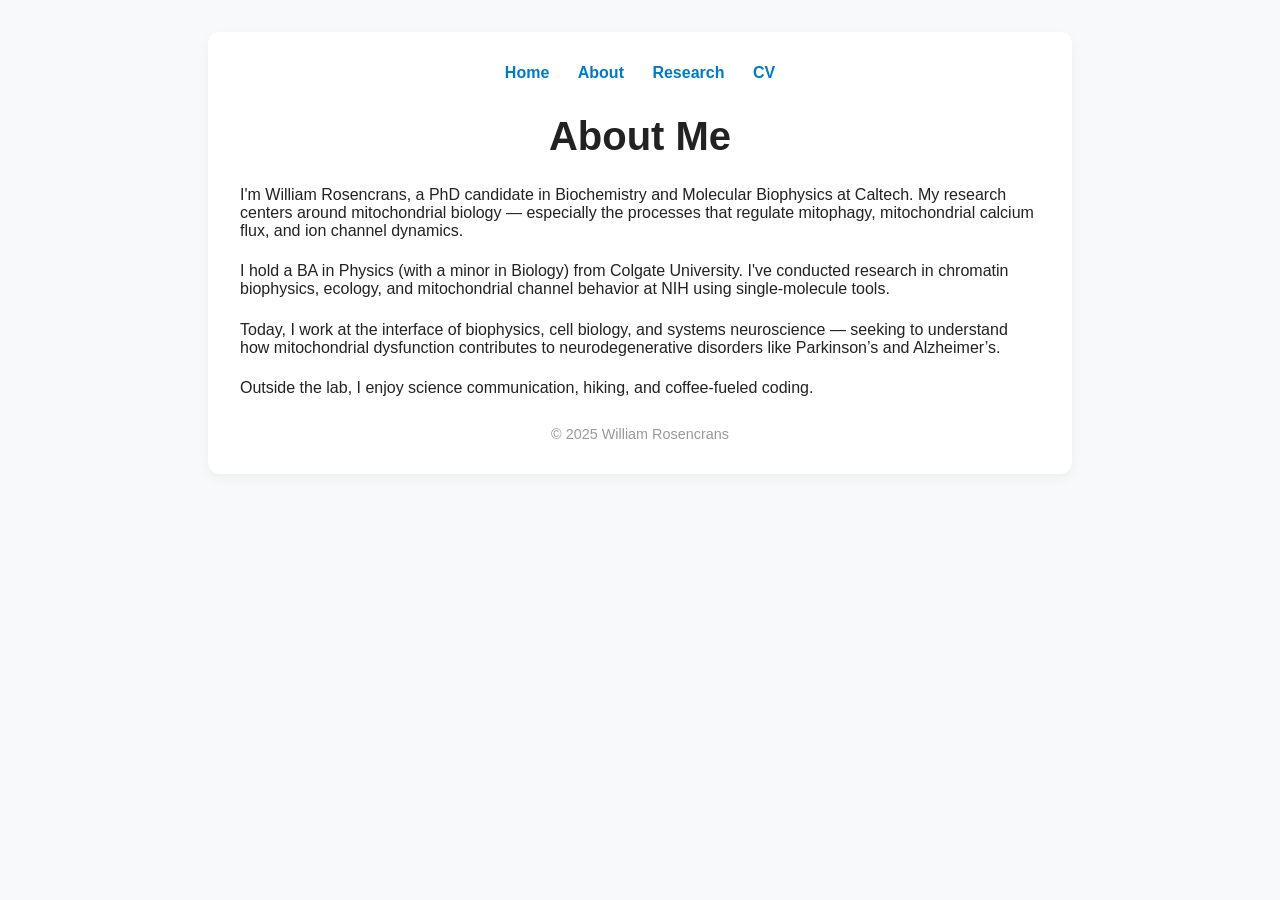
==== about.html @ 699da6c7 "Update about.html" ====
<!DOCTYPE html>
<html lang="en">
<head>
  <meta charset="UTF-8"/>
  <meta name="viewport" content="width=device-width, initial-scale=1.0"/>
  <title>About – William Rosencrans</title>
  <style>
    body {
      font-family: 'Segoe UI', sans-serif;
      background: #f7f9fb;
      color: #222;
      padding: 2em;
      margin: 0;
    }
    .container {
      max-width: 800px;
      margin: auto;
      background: #fff;
      padding: 2em;
      border-radius: 12px;
      box-shadow: 0 4px 12px rgba(0,0,0,0.05);
    }
    nav {
      text-align: center;
      margin-bottom: 2em;
    }
    nav a {
      margin: 0 12px;
      text-decoration: none;
      color: #007acc;
      font-weight: bold;
    }
    h1 {
      font-size: 2.5em;
      text-align: center;
    }
    p { margin-bottom: 1.4em; }
    .footer {
      text-align: center;
      font-size: 0.9em;
      margin-top: 2em;
      color: #999;
    }
  </style>
</head>
<body>

  <div class="container">
    <nav>
      <a href="index.html">Home</a>
      <a href="about.html">About</a>
      <a href="research.html">Research</a>
      <a href="cv.html">CV</a>
    </nav>

    <h1>About Me</h1>
    <p>
      I'm William Rosencrans, a PhD candidate in Biochemistry and Molecular Biophysics at Caltech. My research centers around mitochondrial biology — especially the processes that regulate mitophagy, mitochondrial calcium flux, and ion channel dynamics.
    </p>
    <p>
      I hold a BA in Physics (with a minor in Biology) from Colgate University. I've conducted research in chromatin biophysics, ecology, and mitochondrial channel behavior at NIH using single-molecule tools.
    </p>
    <p>
      Today, I work at the interface of biophysics, cell biology, and systems neuroscience — seeking to understand how mitochondrial dysfunction contributes to neurodegenerative disorders like Parkinson’s and Alzheimer’s.
    </p>
    <p>
      Outside the lab, I enjoy science communication, hiking, and coffee-fueled coding.
    </p>

    <div class="footer">© 2025 William Rosencrans</div>
  </div>

</body>
</html>
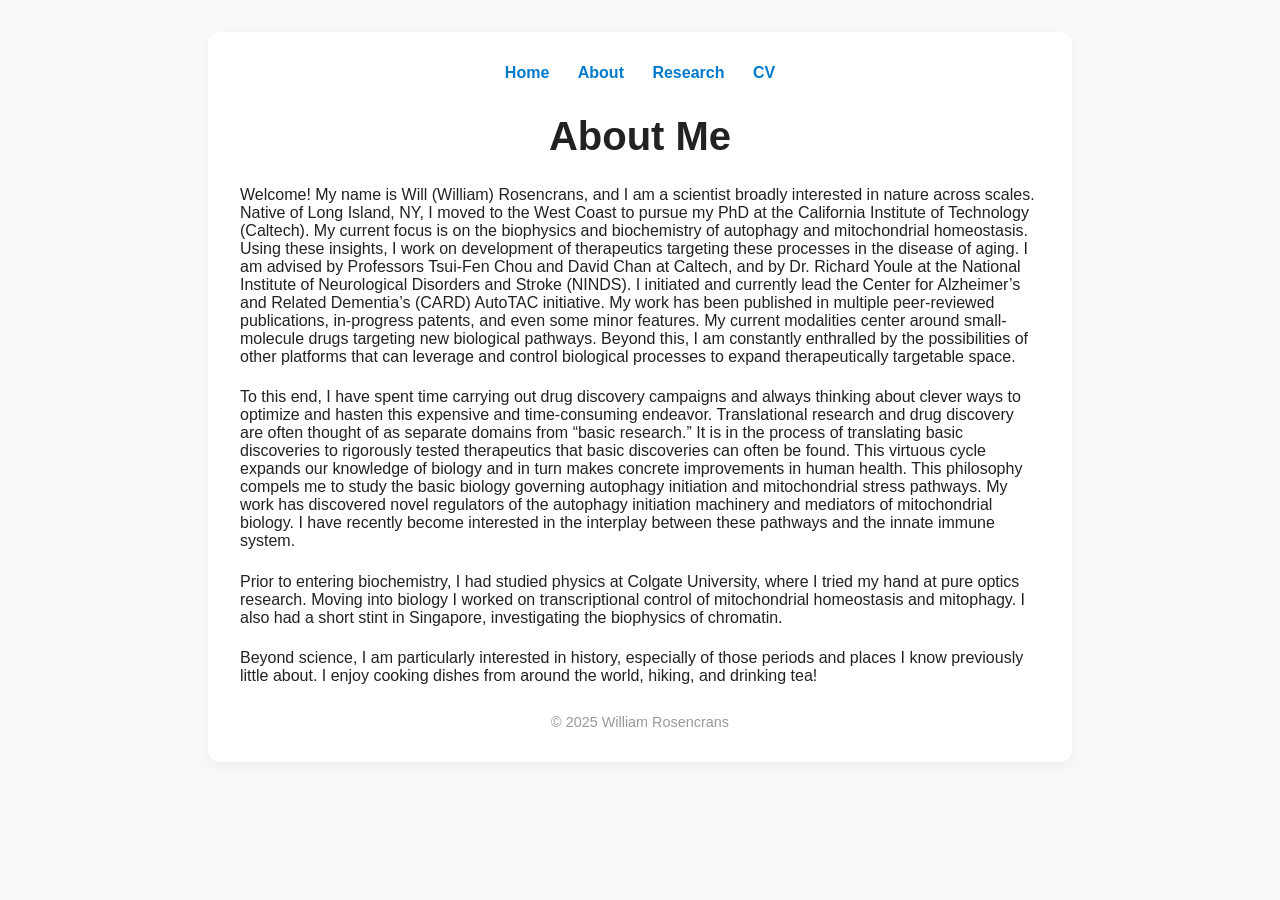
==== commit 5d462b46: "Update about.html" ====
--- a/about.html
+++ b/about.html
@@ -55,18 +55,18 @@
 
     <h1>About Me</h1>
     <p>
-      I'm William Rosencrans, a PhD candidate in Biochemistry and Molecular Biophysics at Caltech. My research centers around mitochondrial biology — especially the processes that regulate mitophagy, mitochondrial calcium flux, and ion channel dynamics.
-    </p>
-    <p>
-      I hold a BA in Physics (with a minor in Biology) from Colgate University. I've conducted research in chromatin biophysics, ecology, and mitochondrial channel behavior at NIH using single-molecule tools.
-    </p>
-    <p>
-      Today, I work at the interface of biophysics, cell biology, and systems neuroscience — seeking to understand how mitochondrial dysfunction contributes to neurodegenerative disorders like Parkinson’s and Alzheimer’s.
-    </p>
-    <p>
-      Outside the lab, I enjoy science communication, hiking, and coffee-fueled coding.
-    </p>
+     Welcome! 
 
+    My name is Will (William) Rosencrans, and I am a scientist broadly interested in nature across scales.  Native of Long Island, NY, I moved to the West Coast to pursue my PhD at the California Institute of Technology (Caltech). My current focus is on the biophysics and biochemistry of autophagy and mitochondrial homeostasis. Using these insights, I work on development of therapeutics targeting these processes in the disease of aging.
+      I am advised by Professors Tsui-Fen Chou and David Chan at Caltech, and by Dr. Richard Youle at the National Institute of Neurological Disorders and Stroke (NINDS). I initiated and currently lead the Center for Alzheimer’s and Related Dementia’s (CARD) AutoTAC initiative. My work has been published in multiple peer-reviewed publications, in-progress patents, and even some minor features. My current modalities center around small-molecule drugs targeting new biological pathways. 
+      Beyond this, I am constantly enthralled by the possibilities of other platforms that can leverage and control biological processes to expand therapeutically targetable space. 
+  <p>
+    To this end, I have spent time carrying out drug discovery campaigns and always thinking about clever ways to optimize and hasten this expensive and time-consuming endeavor.  
+       Translational research and drug discovery are often thought of as separate domains from “basic research.” It is in the process of translating basic discoveries to rigorously tested therapeutics that basic discoveries can often be found. This virtuous cycle expands our knowledge of biology and in turn makes concrete improvements in human health. This philosophy compels me to study the basic biology governing autophagy initiation and mitochondrial stress pathways. My work has discovered novel regulators of the autophagy initiation machinery and mediators of mitochondrial biology. I have recently become interested in the interplay between these pathways and the innate immune system.  
+
+    <p>  Prior to entering biochemistry, I had studied physics at Colgate University, where I tried my hand at pure optics research. Moving into biology I worked on transcriptional control of mitochondrial homeostasis and mitophagy. I also had a short stint in Singapore, investigating the biophysics of chromatin.  
+
+ <p> Beyond science, I am particularly interested in history, especially of those periods and places I know previously little about. I enjoy cooking dishes from around the world, hiking, and drinking tea! 
     <div class="footer">© 2025 William Rosencrans</div>
   </div>
 
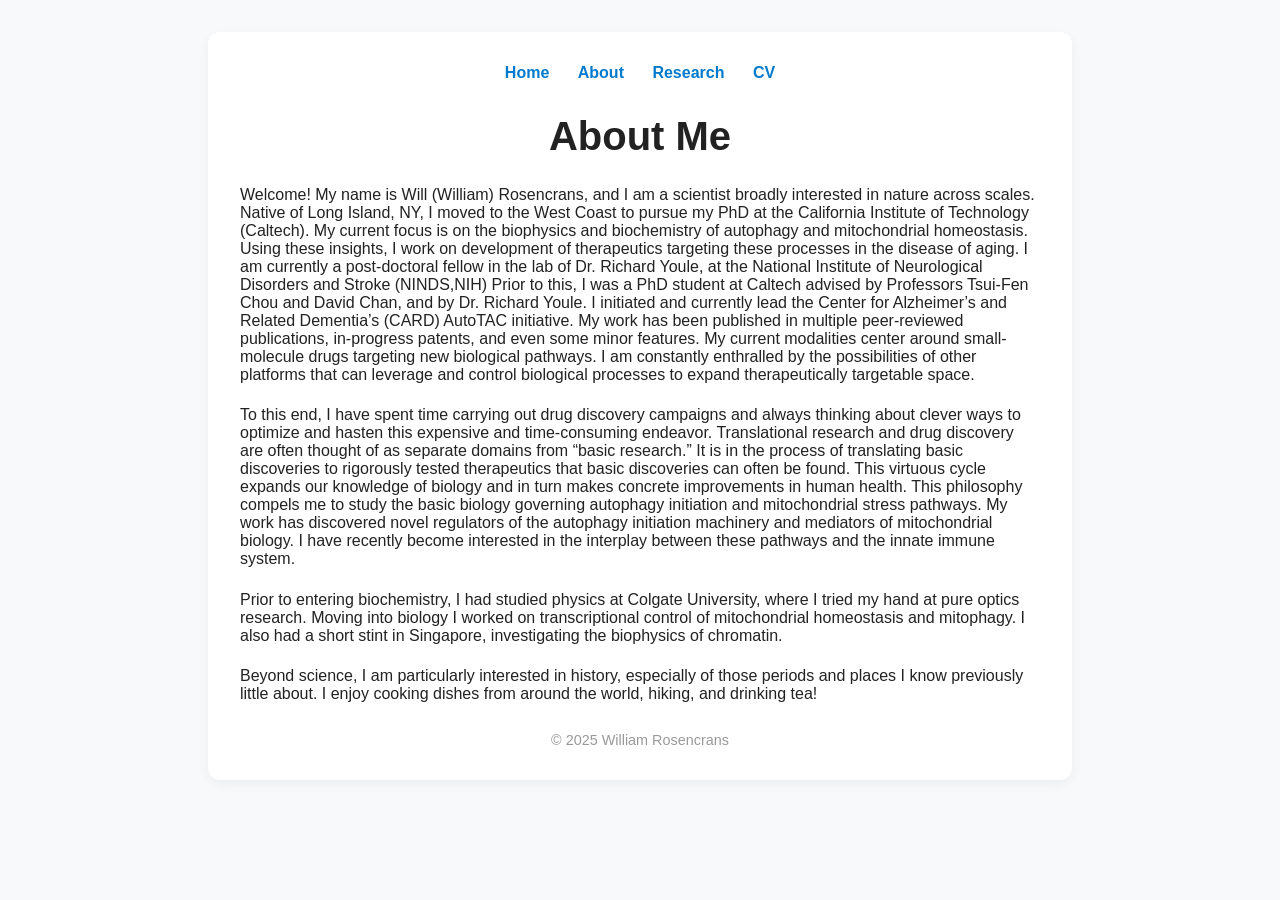
==== commit d93c6586: "about.html" ====
--- a/about.html
+++ b/about.html
@@ -55,11 +55,11 @@
 
     <h1>About Me</h1>
     <p>
-     Welcome! 
+Welcome! 
 
-    My name is Will (William) Rosencrans, and I am a scientist broadly interested in nature across scales.  Native of Long Island, NY, I moved to the West Coast to pursue my PhD at the California Institute of Technology (Caltech). My current focus is on the biophysics and biochemistry of autophagy and mitochondrial homeostasis. Using these insights, I work on development of therapeutics targeting these processes in the disease of aging.
-      I am advised by Professors Tsui-Fen Chou and David Chan at Caltech, and by Dr. Richard Youle at the National Institute of Neurological Disorders and Stroke (NINDS). I initiated and currently lead the Center for Alzheimer’s and Related Dementia’s (CARD) AutoTAC initiative. My work has been published in multiple peer-reviewed publications, in-progress patents, and even some minor features. My current modalities center around small-molecule drugs targeting new biological pathways. 
-      Beyond this, I am constantly enthralled by the possibilities of other platforms that can leverage and control biological processes to expand therapeutically targetable space. 
+    My name is Will (William) Rosencrans, and I am a scientist broadly interested in nature across scales.  Native of Long Island, NY, I moved to the West Coast to pursue my PhD at the California Institute of Technology (Caltech). My current focus is on the biophysics and biochemistry of autophagy and mitochondrial homeostasis. Using these insights, I work on development of therapeutics targeting these processes in the disease of aging. I am currently a post-doctoral fellow in the lab of Dr. Richard Youle, at the National Institute of Neurological Disorders and Stroke (NINDS,NIH)
+      Prior to this, I was a PhD student at Caltech advised by Professors Tsui-Fen Chou and David Chan, and by Dr. Richard Youle. I initiated and currently lead the Center for Alzheimer’s and Related Dementia’s (CARD) AutoTAC initiative. My work has been published in multiple peer-reviewed publications, in-progress patents, and even some minor features. My current modalities center around small-molecule drugs targeting new biological pathways. 
+       I am constantly enthralled by the possibilities of other platforms that can leverage and control biological processes to expand therapeutically targetable space. 
   <p>
     To this end, I have spent time carrying out drug discovery campaigns and always thinking about clever ways to optimize and hasten this expensive and time-consuming endeavor.  
        Translational research and drug discovery are often thought of as separate domains from “basic research.” It is in the process of translating basic discoveries to rigorously tested therapeutics that basic discoveries can often be found. This virtuous cycle expands our knowledge of biology and in turn makes concrete improvements in human health. This philosophy compels me to study the basic biology governing autophagy initiation and mitochondrial stress pathways. My work has discovered novel regulators of the autophagy initiation machinery and mediators of mitochondrial biology. I have recently become interested in the interplay between these pathways and the innate immune system.  
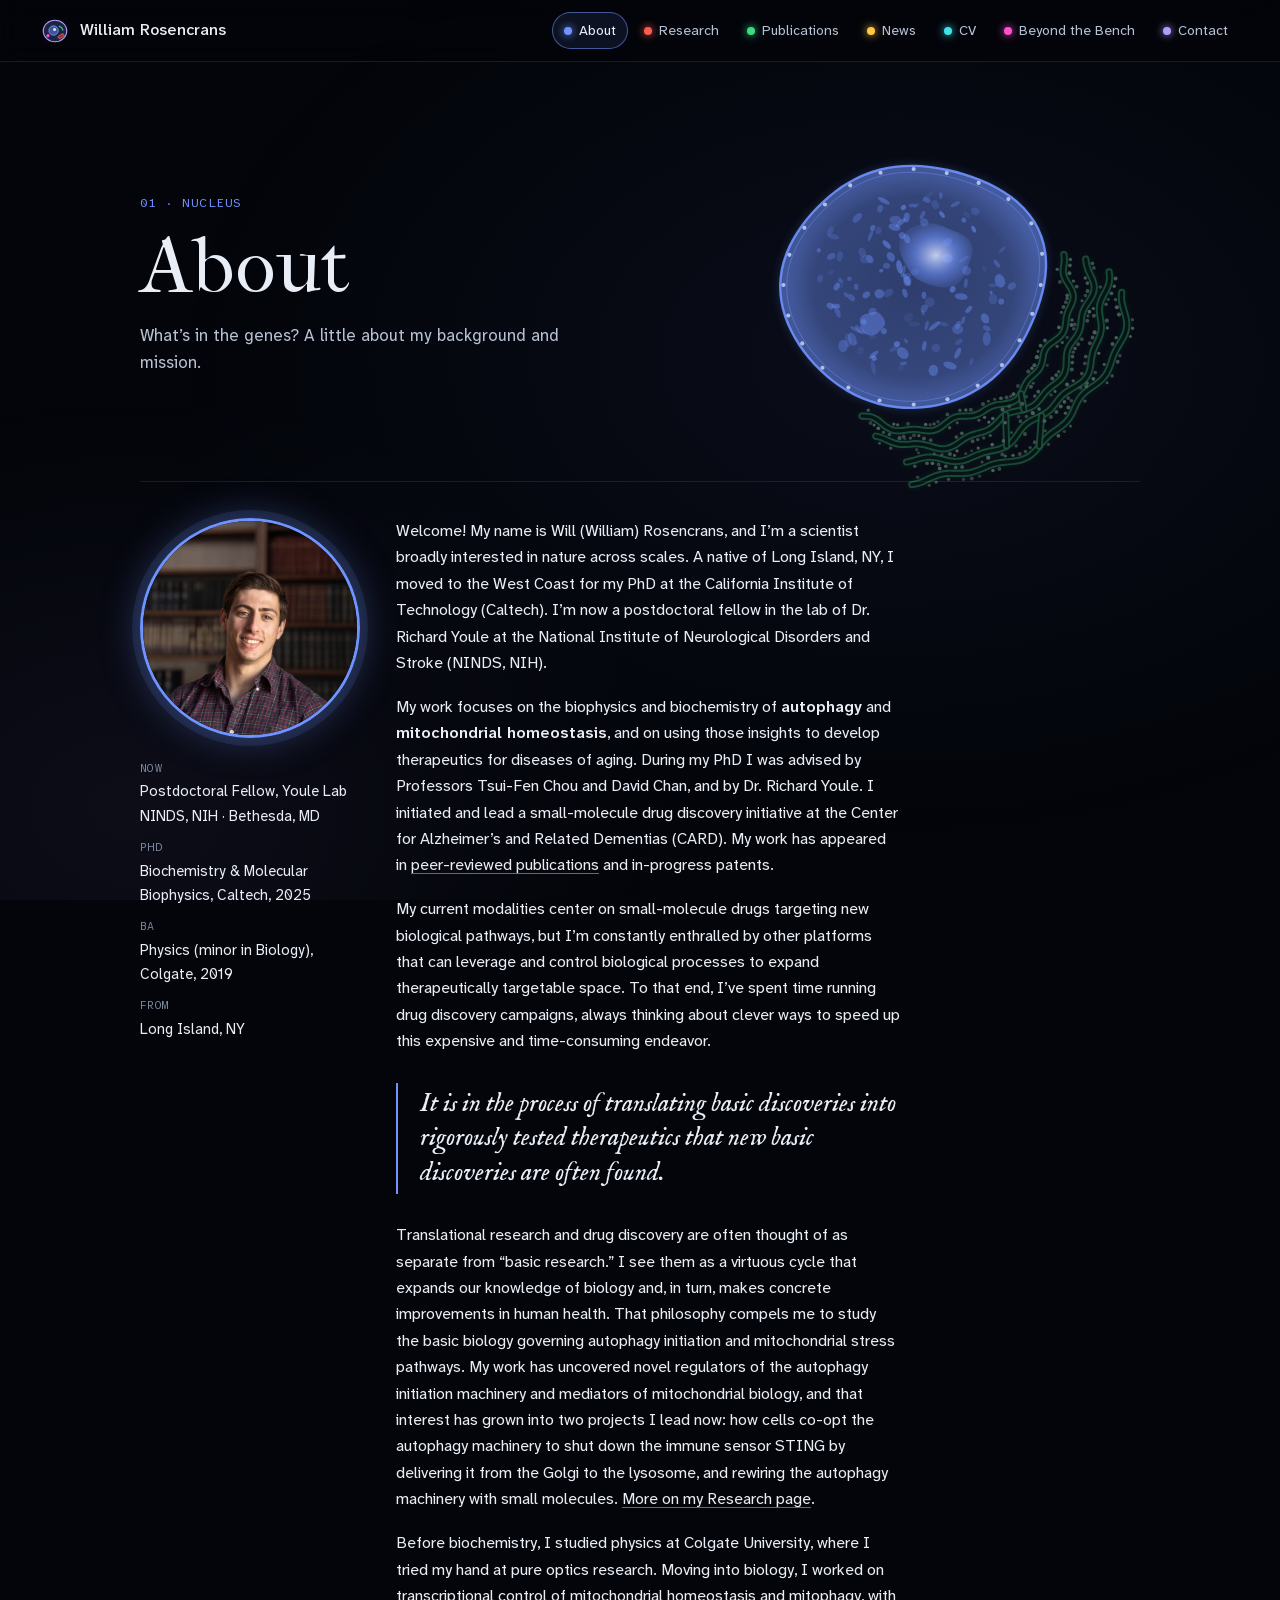
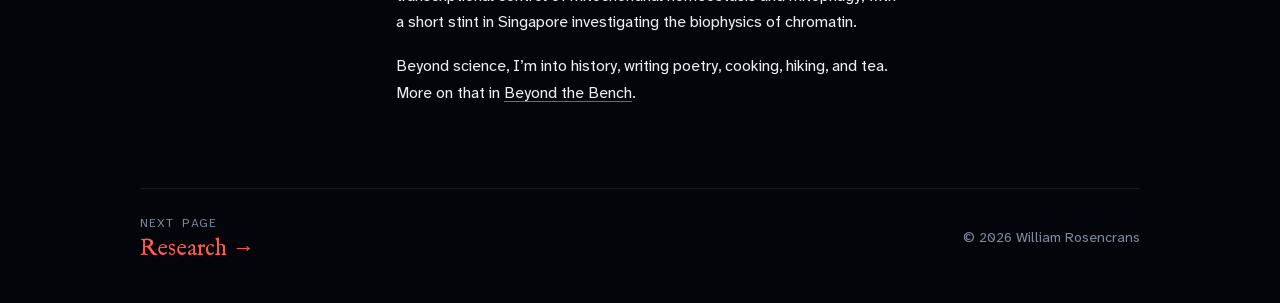
==== commit 6db54ccf: "Redesign site as an interactive mammalian cell Each organelle is a page: About, Research, Publicatio" ====
--- a/about.html
+++ b/about.html
@@ -1,74 +1,64 @@
-<!DOCTYPE html>
-<html lang="en">
-<head>
-  <meta charset="UTF-8"/>
-  <meta name="viewport" content="width=device-width, initial-scale=1.0"/>
-  <title>About – William Rosencrans</title>
-  <style>
-    body {
-      font-family: 'Segoe UI', sans-serif;
-      background: #f7f9fb;
-      color: #222;
-      padding: 2em;
-      margin: 0;
-    }
-    .container {
-      max-width: 800px;
-      margin: auto;
-      background: #fff;
-      padding: 2em;
-      border-radius: 12px;
-      box-shadow: 0 4px 12px rgba(0,0,0,0.05);
-    }
-    nav {
-      text-align: center;
-      margin-bottom: 2em;
-    }
-    nav a {
-      margin: 0 12px;
-      text-decoration: none;
-      color: #007acc;
-      font-weight: bold;
-    }
-    h1 {
-      font-size: 2.5em;
-      text-align: center;
-    }
-    p { margin-bottom: 1.4em; }
-    .footer {
-      text-align: center;
-      font-size: 0.9em;
-      margin-top: 2em;
-      color: #999;
-    }
-  </style>
-</head>
-<body>
-
-  <div class="container">
-    <nav>
-      <a href="index.html">Home</a>
-      <a href="about.html">About</a>
-      <a href="research.html">Research</a>
-      <a href="cv.html">CV</a>
-    </nav>
-
-    <h1>About Me</h1>
-    <p>
-Welcome! 
-
-    My name is Will (William) Rosencrans, and I am a scientist broadly interested in nature across scales.  Native of Long Island, NY, I moved to the West Coast to pursue my PhD at the California Institute of Technology (Caltech). My current focus is on the biophysics and biochemistry of autophagy and mitochondrial homeostasis. Using these insights, I work on development of therapeutics targeting these processes in the disease of aging. I am currently a post-doctoral fellow in the lab of Dr. Richard Youle, at the National Institute of Neurological Disorders and Stroke (NINDS,NIH)
-      Prior to this, I was a PhD student at Caltech advised by Professors Tsui-Fen Chou and David Chan, and by Dr. Richard Youle. I initiated and currently lead the Center for Alzheimer’s and Related Dementia’s (CARD) AutoTAC initiative. My work has been published in multiple peer-reviewed publications, in-progress patents, and even some minor features. My current modalities center around small-molecule drugs targeting new biological pathways. 
-       I am constantly enthralled by the possibilities of other platforms that can leverage and control biological processes to expand therapeutically targetable space. 
-  <p>
-    To this end, I have spent time carrying out drug discovery campaigns and always thinking about clever ways to optimize and hasten this expensive and time-consuming endeavor.  
-       Translational research and drug discovery are often thought of as separate domains from “basic research.” It is in the process of translating basic discoveries to rigorously tested therapeutics that basic discoveries can often be found. This virtuous cycle expands our knowledge of biology and in turn makes concrete improvements in human health. This philosophy compels me to study the basic biology governing autophagy initiation and mitochondrial stress pathways. My work has discovered novel regulators of the autophagy initiation machinery and mediators of mitochondrial biology. I have recently become interested in the interplay between these pathways and the innate immune system.  
-
-    <p>  Prior to entering biochemistry, I had studied physics at Colgate University, where I tried my hand at pure optics research. Moving into biology I worked on transcriptional control of mitochondrial homeostasis and mitophagy. I also had a short stint in Singapore, investigating the biophysics of chromatin.  
-
- <p> Beyond science, I am particularly interested in history, especially of those periods and places I know previously little about. I enjoy cooking dishes from around the world, hiking, and drinking tea! 
-    <div class="footer">© 2025 William Rosencrans</div>
-  </div>
-
-</body>
-</html>
+<!DOCTYPE html>
+<html lang="en">
+<head>
+  <meta charset="UTF-8">
+  <meta name="viewport" content="width=device-width, initial-scale=1, viewport-fit=cover">
+  <title>About · William Rosencrans</title>
+  <meta name="description" content="About William Rosencrans: scientist studying autophagy, mitochondrial homeostasis, and drug discovery for neurodegenerative disease.">
+  <meta name="theme-color" content="#03050a">
+  <link rel="icon" href="assets/favicon.svg" type="image/svg+xml">
+  <link rel="preload" href="assets/fonts/fell-canon.woff2" as="font" type="font/woff2" crossorigin>
+  <link rel="preload" href="assets/fonts/atkinson-next.woff2" as="font" type="font/woff2" crossorigin>
+  <link rel="stylesheet" href="assets/style.css">
+</head>
+<body class="page" data-org="nucleus" style="--c:var(--nuc)">
+  <header class="topbar">
+    <a class="home-link" href="index.html" aria-label="Back to the cell"><img src="assets/favicon.svg" alt="" width="30" height="30"><span>William Rosencrans</span></a>
+    <nav class="onav" data-organelle-nav aria-label="Organelles"><a href="index.html">← Back to the cell</a></nav>
+  </header>
+
+  <main class="sheet">
+    <section class="hero">
+      <div>
+        <p class="kicker mono">01 · Nucleus</p>
+        <h1>About</h1>
+        <p class="fn">What’s in the genes? A little about my background and mission.</p>
+      </div>
+      <svg class="hero-art" data-art="nucleus" aria-hidden="true"></svg>
+    </section>
+
+    <article class="content">
+      <div class="about-grid">
+        <aside>
+          <figure class="portrait"><img src="assets/william.jpg" alt="Portrait of William Rosencrans" width="532" height="800"></figure>
+          <ul class="facts">
+            <li><span class="mono">Now</span>Postdoctoral Fellow, Youle Lab<br>NINDS, NIH · Bethesda, MD</li>
+            <li><span class="mono">PhD</span>Biochemistry &amp; Molecular Biophysics, Caltech, 2025</li>
+            <li><span class="mono">BA</span>Physics (minor in Biology), Colgate, 2019</li>
+            <li><span class="mono">From</span>Long Island, NY</li>
+          </ul>
+        </aside>
+        <div>
+          <p>Welcome! My name is Will (William) Rosencrans, and I’m a scientist broadly interested in nature across scales. A native of Long Island, NY, I moved to the West Coast for my PhD at the California Institute of Technology (Caltech). I’m now a postdoctoral fellow in the lab of Dr. Richard Youle at the National Institute of Neurological Disorders and Stroke (NINDS, NIH).</p>
+          <p>My work focuses on the biophysics and biochemistry of <strong>autophagy</strong> and <strong>mitochondrial homeostasis</strong>, and on using those insights to develop therapeutics for diseases of aging. During my PhD I was advised by Professors Tsui-Fen Chou and David Chan, and by Dr. Richard Youle. I initiated and lead a small-molecule drug discovery initiative at the Center for Alzheimer’s and Related Dementias (CARD). My work has appeared in <a href="publications.html">peer-reviewed publications</a> and in-progress patents.</p>
+          <p>My current modalities center on small-molecule drugs targeting new biological pathways, but I’m constantly enthralled by other platforms that can leverage and control biological processes to expand therapeutically targetable space. To that end, I’ve spent time running drug discovery campaigns, always thinking about clever ways to speed up this expensive and time-consuming endeavor.</p>
+
+          <blockquote class="pull">It is in the process of translating basic discoveries into rigorously tested therapeutics that new basic discoveries are often found.</blockquote>
+
+          <p>Translational research and drug discovery are often thought of as separate from “basic research.” I see them as a virtuous cycle that expands our knowledge of biology and, in turn, makes concrete improvements in human health. That philosophy compels me to study the basic biology governing autophagy initiation and mitochondrial stress pathways. My work has uncovered novel regulators of the autophagy initiation machinery and mediators of mitochondrial biology, and that interest has grown into two projects I lead now: how cells co-opt the autophagy machinery to shut down the immune sensor STING by delivering it from the Golgi to the lysosome, and rewiring the autophagy machinery with small molecules. <a href="research.html">More on my Research page</a>.</p>
+          <p>Before biochemistry, I studied physics at Colgate University, where I tried my hand at pure optics research. Moving into biology, I worked on transcriptional control of mitochondrial homeostasis and mitophagy, with a short stint in Singapore investigating the biophysics of chromatin.</p>
+          <p>Beyond science, I’m into history, writing poetry, cooking, hiking, and tea. More on that in <a href="life.html">Beyond the Bench</a>.</p>
+        </div>
+      </div>
+    </article>
+
+    <footer class="foot">
+      <a data-next href="index.html">← Back to the cell</a>
+      <span>© 2026 William Rosencrans</span>
+    </footer>
+  </main>
+
+  <script src="assets/cell.js"></script>
+  <script src="assets/site.js"></script>
+</body>
+</html>
--- a/assets/style.css
+++ b/assets/style.css
@@ -0,0 +1,310 @@
+/* ===== type =====
+   IM Fell: revivals of the 17th-century Fell types (Oxford), cut in the same decades
+   Robert Hooke named the "cell" in Micrographia (1665). Display + text sizes.
+   Atkinson Hyperlegible Next / Mono: Braille Institute's legibility-first family,
+   for reading text and the microscope read-outs. All self-hosted, SIL OFL. */
+@font-face { font-family: 'Fell Canon'; src: url(fonts/fell-canon.woff2) format('woff2'); font-weight: 400; font-style: normal; font-display: swap; }
+@font-face { font-family: 'Fell Canon'; src: url(fonts/fell-canon-italic.woff2) format('woff2'); font-weight: 400; font-style: italic; font-display: swap; }
+@font-face { font-family: 'Fell English'; src: url(fonts/fell-english.woff2) format('woff2'); font-weight: 400; font-style: normal; font-display: swap; }
+@font-face { font-family: 'Fell English'; src: url(fonts/fell-english-italic.woff2) format('woff2'); font-weight: 400; font-style: italic; font-display: swap; }
+@font-face { font-family: 'Atkinson Next'; src: url(fonts/atkinson-next.woff2) format('woff2'); font-weight: 200 800; font-style: normal; font-display: swap; }
+@font-face { font-family: 'Atkinson Next'; src: url(fonts/atkinson-next-italic.woff2) format('woff2'); font-weight: 200 800; font-style: italic; font-display: swap; }
+@font-face { font-family: 'Atkinson Mono'; src: url(fonts/atkinson-mono.woff2) format('woff2'); font-weight: 200 800; font-style: normal; font-display: swap; }
+
+/* ===== tokens ===== */
+:root {
+  color-scheme: dark;
+  --bg: #03050a;
+  --bg-2: #080c16;
+  --panel: rgba(255, 255, 255, 0.035);
+  --panel-2: rgba(255, 255, 255, 0.06);
+  --line: rgba(255, 255, 255, 0.09);
+  --ink: #e8edf6;
+  --ink-2: #b7c1d3;
+  --muted: #7f8aa0;
+  --nuc: #6f93ff; --mito: #ff5b4f; --er: #3ddc84; --golgi: #ffc845;
+  --lyso: #ff4fd2; --centro: #3fe3ea; --mem: #b49cff;
+  --c: var(--mem);
+  --veil: var(--bg);
+  --display: 'Fell Canon', 'Fell English', Georgia, serif;
+  --serif: 'Fell English', Georgia, serif;
+  --sans: 'Atkinson Next', system-ui, -apple-system, 'Segoe UI', sans-serif;
+  --mono: 'Atkinson Mono', ui-monospace, 'SF Mono', Menlo, monospace;
+  --gutter: clamp(16px, 4vw, 40px);
+}
+
+*, *::before, *::after { box-sizing: border-box; }
+html { -webkit-text-size-adjust: 100%; }
+body {
+  margin: 0;
+  background: var(--bg);
+  color: var(--ink);
+  font: 400 16px/1.65 var(--sans);
+  -webkit-font-smoothing: antialiased;
+  overflow-x: hidden;
+}
+body::before { /* faint camera noise / vignette */
+  content: ''; position: fixed; inset: 0; pointer-events: none; z-index: 0;
+  background:
+    radial-gradient(1200px 800px at 70% 40%, rgba(80, 90, 160, 0.10), transparent 60%),
+    radial-gradient(900px 700px at 10% 90%, rgba(180, 156, 255, 0.06), transparent 60%);
+}
+a { color: inherit; }
+img { max-width: 100%; display: block; }
+.mono { font-family: var(--mono); font-size: 0.78rem; letter-spacing: 0.04em; }
+:focus-visible { outline: 2px solid var(--c); outline-offset: 3px; border-radius: 6px; }
+.sr-only { position: absolute; width: 1px; height: 1px; overflow: hidden; clip: rect(0 0 0 0); white-space: nowrap; }
+
+/* ===== home ===== */
+.stage {
+  position: relative; z-index: 1;
+  min-height: 100vh; min-height: 100dvh;
+  display: grid;
+  grid-template-columns: minmax(280px, 400px) minmax(0, 1fr);
+  grid-template-areas: "intro scope" "legend scope";
+  grid-template-rows: auto 1fr;
+  gap: 8px clamp(24px, 4vw, 64px);
+  padding: clamp(24px, 4vh, 48px) var(--gutter);
+  max-width: 1440px; margin: 0 auto;
+  align-items: center;
+}
+.intro { grid-area: intro; align-self: end; transition: opacity .3s; }
+.kicker { color: var(--muted); text-transform: uppercase; margin: 0 0 18px; }
+.kicker em { font-style: italic; text-transform: none; }
+.intro h1 {
+  font: 400 clamp(2.7rem, 5.2vw, 4.3rem)/0.98 var(--display); margin: 0 0 18px;
+}
+.role { color: var(--ink); margin: 0 0 14px; font-weight: 500; }
+.role span { color: var(--muted); font-weight: 400; font-size: 0.92em; }
+.lede { color: var(--ink-2); margin: 0 0 22px; max-width: 34ch; }
+
+.specimen-card {
+  border: 1px solid var(--line); background: var(--panel);
+  border-radius: 14px; padding: 14px 16px; min-height: 104px;
+}
+.sc-head { display: flex; align-items: center; gap: 10px; color: var(--ink); text-transform: uppercase; }
+.sc-dot { width: 9px; height: 9px; border-radius: 50%; background: var(--muted); box-shadow: 0 0 10px currentColor; transition: background .2s; }
+.specimen-card p { margin: 8px 0 0; color: var(--ink-2); font-size: 0.95rem; }
+
+.scope { grid-area: scope; margin: 0; position: relative; justify-self: center; width: min(100%, 88vh); }
+.cell { width: 100%; height: auto; aspect-ratio: 1; display: block; overflow: visible; touch-action: manipulation; }
+.hud {
+  display: flex; justify-content: space-between; gap: 12px;
+  color: var(--muted); text-transform: uppercase; pointer-events: none;
+}
+.hud-top { margin-bottom: 4px; }
+.hud-bottom { margin-top: 4px; align-items: center; }
+#hud-coord, .scalebar { text-transform: none; }
+.scalebar { display: inline-flex; align-items: center; gap: 8px; }
+.scalebar i { display: inline-block; height: 3px; width: 80px; background: var(--ink); border-radius: 2px; }
+
+/* svg interactivity */
+.cell .deco, .cell .labels text { pointer-events: none; }
+.hit { fill: transparent; stroke: none; }
+.hero-art .hit { display: none; }
+.cell .hit-stroke { fill: none; stroke: transparent; stroke-width: 34; pointer-events: stroke; }
+.cell .org, .cell .lab { cursor: pointer; transition: opacity .35s ease, filter .35s ease; outline: none; }
+.cell.has-active .org:not(.is-active),
+.cell.has-active .lab:not(.is-active) { opacity: 0.22; }
+.cell .org.is-active { filter: drop-shadow(0 0 10px currentColor) brightness(1.15); }
+.lab-pill { fill: rgba(3, 5, 10, 0.72); stroke: currentColor; stroke-opacity: .55; stroke-width: 1.5; }
+.lab.is-active .lab-pill { fill: rgba(3, 5, 10, 0.9); stroke-opacity: 1; }
+.lab-org { font: 500 15px var(--mono); letter-spacing: .08em; fill: currentColor; }
+.lab-page { font: 400 28px var(--serif); fill: #fff; }
+.drift { animation: drift 9s ease-in-out infinite alternate; }
+.drift.d1 { animation-duration: 11s; animation-delay: -3s; }
+.drift.d2 { animation-duration: 8s; animation-delay: -5s; }
+.drift.d3 { animation-duration: 12s; animation-delay: -1s; }
+.drift.d4 { animation-duration: 10s; animation-delay: -7s; }
+@keyframes drift { from { transform: translate(-4px, 3px); } to { transform: translate(5px, -4px); } }
+
+.legend { grid-area: legend; align-self: start; }
+.legend ol { list-style: none; margin: 0; padding: 0; display: grid; gap: 2px; }
+.legend a {
+  --c: var(--mem);
+  display: grid; grid-template-columns: 26px 1fr auto; align-items: baseline; gap: 10px;
+  padding: 9px 10px; border-radius: 10px; text-decoration: none;
+  border: 1px solid transparent; transition: background .2s, border-color .2s, opacity .2s;
+}
+.legend .n { color: var(--c); }
+.legend .on { color: var(--muted); text-transform: uppercase; font-size: .7rem; }
+.legend .pg { font: 400 1.35rem/1.1 var(--serif); }
+.legend a:hover, .legend a.is-active { background: var(--panel); border-color: color-mix(in srgb, var(--c) 40%, transparent); }
+body.has-active .legend a:not(.is-active) { opacity: .45; }
+
+.zoom-veil {
+  position: fixed; inset: 0; z-index: 10; pointer-events: none; opacity: 0;
+  background: radial-gradient(circle at 50% 50%, color-mix(in srgb, var(--veil) 22%, var(--bg)) 0%, var(--bg) 70%);
+  transition: opacity .35s ease .5s;
+}
+body.zooming .zoom-veil { opacity: 1; }
+body.zooming .intro, body.zooming .legend, body.zooming .hud { opacity: 0; transition: opacity .3s; }
+.cell.zooming .labels { opacity: 0; transition: opacity .2s; }
+
+@media (max-width: 860px) {
+  .stage {
+    grid-template-columns: minmax(0, 1fr);
+    grid-template-areas: "intro" "scope" "legend";
+    grid-template-rows: auto;
+    align-items: start; gap: 20px; padding-top: 28px;
+  }
+  .intro { align-self: start; }
+  .intro h1 br { display: none; }
+  .scope { width: 100%; max-width: 620px; }
+  .legend ol { grid-template-columns: 1fr 1fr; gap: 6px; }
+  .legend a { grid-template-columns: 22px 1fr; border-color: var(--line); background: var(--panel); }
+  .legend .on { grid-column: 2; order: 3; }
+  .legend .pg { grid-column: 2; font-size: 1.2rem; }
+  .specimen-card { display: none; }
+}
+@media (max-width: 720px) {
+  .lab-org { display: none; }
+  .lab-page { font-size: 42px; }
+}
+@media (max-width: 340px) {
+  .legend ol { grid-template-columns: 1fr; }
+}
+
+/* ===== inner pages ===== */
+.topbar {
+  position: sticky; top: 0; z-index: 5;
+  display: flex; align-items: center; gap: 18px;
+  padding: 12px var(--gutter);
+  background: rgba(3, 5, 10, 0.78);
+  -webkit-backdrop-filter: blur(12px); backdrop-filter: blur(12px);
+  border-bottom: 1px solid var(--line);
+}
+.home-link { display: inline-flex; align-items: center; gap: 10px; text-decoration: none; flex: none; font-weight: 500; }
+.home-link svg { width: 30px; height: 30px; }
+.home-link span { white-space: nowrap; }
+.onav { display: flex; gap: 4px; overflow-x: auto; scrollbar-width: none; margin-left: auto; min-width: 0; }
+.onav::-webkit-scrollbar { display: none; }
+.onav a {
+  display: inline-flex; align-items: center; gap: 7px; white-space: nowrap;
+  padding: 6px 11px; border-radius: 999px; text-decoration: none; font-size: .88rem; color: var(--ink-2);
+  border: 1px solid transparent; transition: background .2s, color .2s;
+}
+.onav .dot { width: 8px; height: 8px; border-radius: 50%; background: var(--c); box-shadow: 0 0 8px var(--c); flex: none; }
+.onav a:hover { background: var(--panel-2); color: var(--ink); }
+.onav a.current { color: var(--ink); border-color: color-mix(in srgb, var(--c) 55%, transparent); background: color-mix(in srgb, var(--c) 10%, transparent); }
+
+.sheet { position: relative; z-index: 1; max-width: 1080px; margin: 0 auto; padding: 0 var(--gutter) 40px; animation: focus-in .7s ease-out both; }
+@keyframes focus-in { from { opacity: 0; filter: blur(10px); transform: scale(1.03); } to { opacity: 1; filter: none; transform: none; } }
+
+.hero {
+  display: grid; grid-template-columns: minmax(0, 1.1fr) minmax(0, 1fr); align-items: center;
+  gap: clamp(16px, 4vw, 48px); padding: clamp(32px, 7vh, 72px) 0 clamp(24px, 4vh, 40px);
+  border-bottom: 1px solid var(--line);
+}
+.hero .kicker { color: var(--c); margin-bottom: 12px; }
+.hero h1 { font: 400 clamp(2.8rem, 7vw, 5rem)/1 var(--display); margin: 0 0 16px; }
+.hero .fn { color: var(--ink-2); margin: 0; max-width: 42ch; font-size: 1.05rem; }
+.hero-art { width: 100%; max-height: 320px; overflow: visible; animation: float 10s ease-in-out infinite alternate; }
+@keyframes float { from { transform: translateY(-4px) rotate(-0.6deg); } to { transform: translateY(5px) rotate(0.6deg); } }
+
+.content { max-width: 760px; padding-top: 36px; }
+.content > p, .content li { color: var(--ink-2); }
+.content p { margin: 0 0 1.1em; }
+.content strong { color: var(--ink); font-weight: 600; }
+.content a { color: var(--ink); text-decoration-color: color-mix(in srgb, var(--c) 70%, transparent); text-underline-offset: 3px; }
+.content a:hover { color: var(--c); }
+.section-h { display: flex; align-items: baseline; gap: 12px; margin: 48px 0 16px; }
+.section-h h2 { font: 400 2rem/1.1 var(--display); margin: 0; }
+.section-h .mono { color: var(--c); }
+.content > .section-h:first-child { margin-top: 8px; }
+
+.pull {
+  margin: 28px 0; padding: 4px 0 4px 22px; border-left: 2px solid var(--c);
+  font: italic 400 clamp(1.3rem, 2.6vw, 1.6rem)/1.35 var(--serif); color: var(--ink);
+}
+.card {
+  border: 1px solid var(--line); background: var(--panel); border-radius: 16px;
+  padding: 20px 22px; margin: 0 0 14px;
+}
+.card h3 { margin: 0 0 6px; font-size: 1.08rem; font-weight: 600; color: var(--ink); }
+.card .meta { color: var(--c); text-transform: uppercase; display: block; margin-bottom: 8px; }
+.card p { margin: 0 0 .6em; color: var(--ink-2); }
+.card ul { margin: 6px 0 0; padding-left: 1.1em; color: var(--ink-2); }
+.card li { margin: 3px 0; }
+.card li::marker { color: var(--c); }
+.grid-2 { display: grid; grid-template-columns: repeat(2, minmax(0, 1fr)); gap: 14px; }
+.grid-2 .card { margin: 0; }
+
+.chips { display: flex; flex-wrap: wrap; gap: 8px; margin: 0; padding: 0; list-style: none; }
+.chips li, .chip {
+  font: 500 .8rem var(--mono); color: var(--ink-2); padding: 6px 11px; border-radius: 999px;
+  border: 1px solid var(--line); background: var(--panel);
+}
+button.chip { cursor: pointer; }
+button.chip[aria-pressed="true"] { color: var(--bg); background: var(--c); border-color: var(--c); }
+
+/* about */
+.about-grid { display: grid; grid-template-columns: 220px minmax(0, 1fr); gap: 36px; align-items: start; }
+.portrait { position: relative; margin: 0; }
+.portrait img { width: 100%; height: auto; aspect-ratio: 1; object-fit: cover; object-position: 50% 28%; border-radius: 50%; border: 3px solid var(--nuc); box-shadow: 0 0 0 8px rgba(111, 147, 255, 0.12), 0 0 40px rgba(111, 147, 255, 0.35); }
+.facts { list-style: none; padding: 0; margin: 22px 0 0; display: grid; gap: 10px; font-size: .92rem; }
+.facts li { display: grid; gap: 2px; color: var(--ink); }
+.facts .mono { color: var(--muted); text-transform: uppercase; font-size: .7rem; }
+
+/* timeline (news + cv) */
+.timeline { list-style: none; margin: 0; padding: 0 0 0 28px; position: relative; }
+.timeline::before { content: ''; position: absolute; left: 7px; top: 8px; bottom: 8px; width: 2px; background: linear-gradient(var(--c), color-mix(in srgb, var(--c) 10%, transparent)); border-radius: 2px; }
+.timeline > li { position: relative; margin: 0 0 22px; }
+.timeline > li::before {
+  content: ''; position: absolute; left: -27px; top: 6px; width: 14px; height: 14px; border-radius: 50%;
+  background: color-mix(in srgb, var(--c) 30%, var(--bg)); border: 2px solid var(--c); box-shadow: 0 0 12px var(--c);
+}
+.timeline .when { color: var(--c); text-transform: uppercase; display: block; }
+.timeline h3 { margin: 2px 0 4px; font-size: 1.05rem; font-weight: 600; color: var(--ink); }
+.timeline p { margin: 0; color: var(--ink-2); }
+
+/* publications */
+.pubs { list-style: none; margin: 0; padding: 0; counter-reset: pub; }
+.pub { padding: 18px 0; border-top: 1px solid var(--line); display: grid; grid-template-columns: 54px minmax(0, 1fr); gap: 4px 12px; }
+.pub::before { counter-increment: pub; content: counter(pub, decimal-leading-zero); font: 500 .8rem var(--mono); color: var(--c); padding-top: 4px; }
+.pub[hidden] { display: none; }
+.pub .t { font-weight: 600; color: var(--ink); text-decoration: none; line-height: 1.4; }
+.pub a.t:hover { color: var(--c); }
+.pub .au { color: var(--muted); font-size: .9rem; margin: 4px 0 2px; }
+.pub .au b { color: var(--ink); font-weight: 600; }
+.pub .j { color: var(--ink-2); font-size: .92rem; }
+.pub .j em { color: var(--ink); }
+.badge { display: inline-block; font: 500 .68rem var(--mono); text-transform: uppercase; letter-spacing: .06em; padding: 2px 8px; border-radius: 999px; border: 1px solid color-mix(in srgb, var(--c) 50%, transparent); color: var(--c); margin-left: 6px; vertical-align: 2px; }
+.pub > div { grid-column: 2; }
+
+.btn {
+  display: inline-flex; align-items: center; gap: 10px; text-decoration: none;
+  padding: 12px 18px; border-radius: 12px; font-weight: 600;
+  background: var(--c); color: var(--bg) !important;
+}
+.btn:hover { filter: brightness(1.1); }
+.btn.ghost { background: transparent; color: var(--ink) !important; border: 1px solid var(--line); }
+
+.contact-list { list-style: none; padding: 0; margin: 0; display: grid; gap: 12px; }
+.contact-list a.card { display: grid; grid-template-columns: 1fr auto; align-items: center; text-decoration: none; margin: 0; transition: border-color .2s, background .2s; }
+.contact-list a.card:hover { border-color: color-mix(in srgb, var(--c) 55%, transparent); background: var(--panel-2); color: var(--ink); }
+.contact-list .arrow { color: var(--c); font-size: 1.3rem; }
+
+.foot {
+  display: flex; flex-wrap: wrap; justify-content: space-between; align-items: center; gap: 16px;
+  margin-top: 64px; padding-top: 24px; border-top: 1px solid var(--line); color: var(--muted); font-size: .88rem;
+}
+.foot a[data-next] { display: grid; gap: 2px; text-decoration: none; }
+.foot a[data-next] .mono { color: var(--muted); text-transform: uppercase; }
+.foot a[data-next] strong { font: 400 1.4rem var(--serif); }
+
+@media (max-width: 760px) {
+  .topbar { flex-wrap: wrap; gap: 8px; padding-bottom: 8px; }
+  .home-link span { font-size: .95rem; }
+  .onav { order: 3; width: 100%; margin: 0 calc(var(--gutter) * -1); padding: 0 var(--gutter); flex: 1 0 100%; }
+  .hero { grid-template-columns: minmax(0, 1fr); padding-top: 28px; }
+  .hero-art { order: -1; max-height: 190px; }
+  .about-grid { grid-template-columns: minmax(0, 1fr); gap: 24px; }
+  .portrait { max-width: 180px; }
+  .grid-2 { grid-template-columns: minmax(0, 1fr); }
+  .pub { grid-template-columns: 36px minmax(0, 1fr); }
+}
+
+@media (prefers-reduced-motion: reduce) {
+  *, *::before, *::after { animation: none !important; transition: none !important; }
+}
